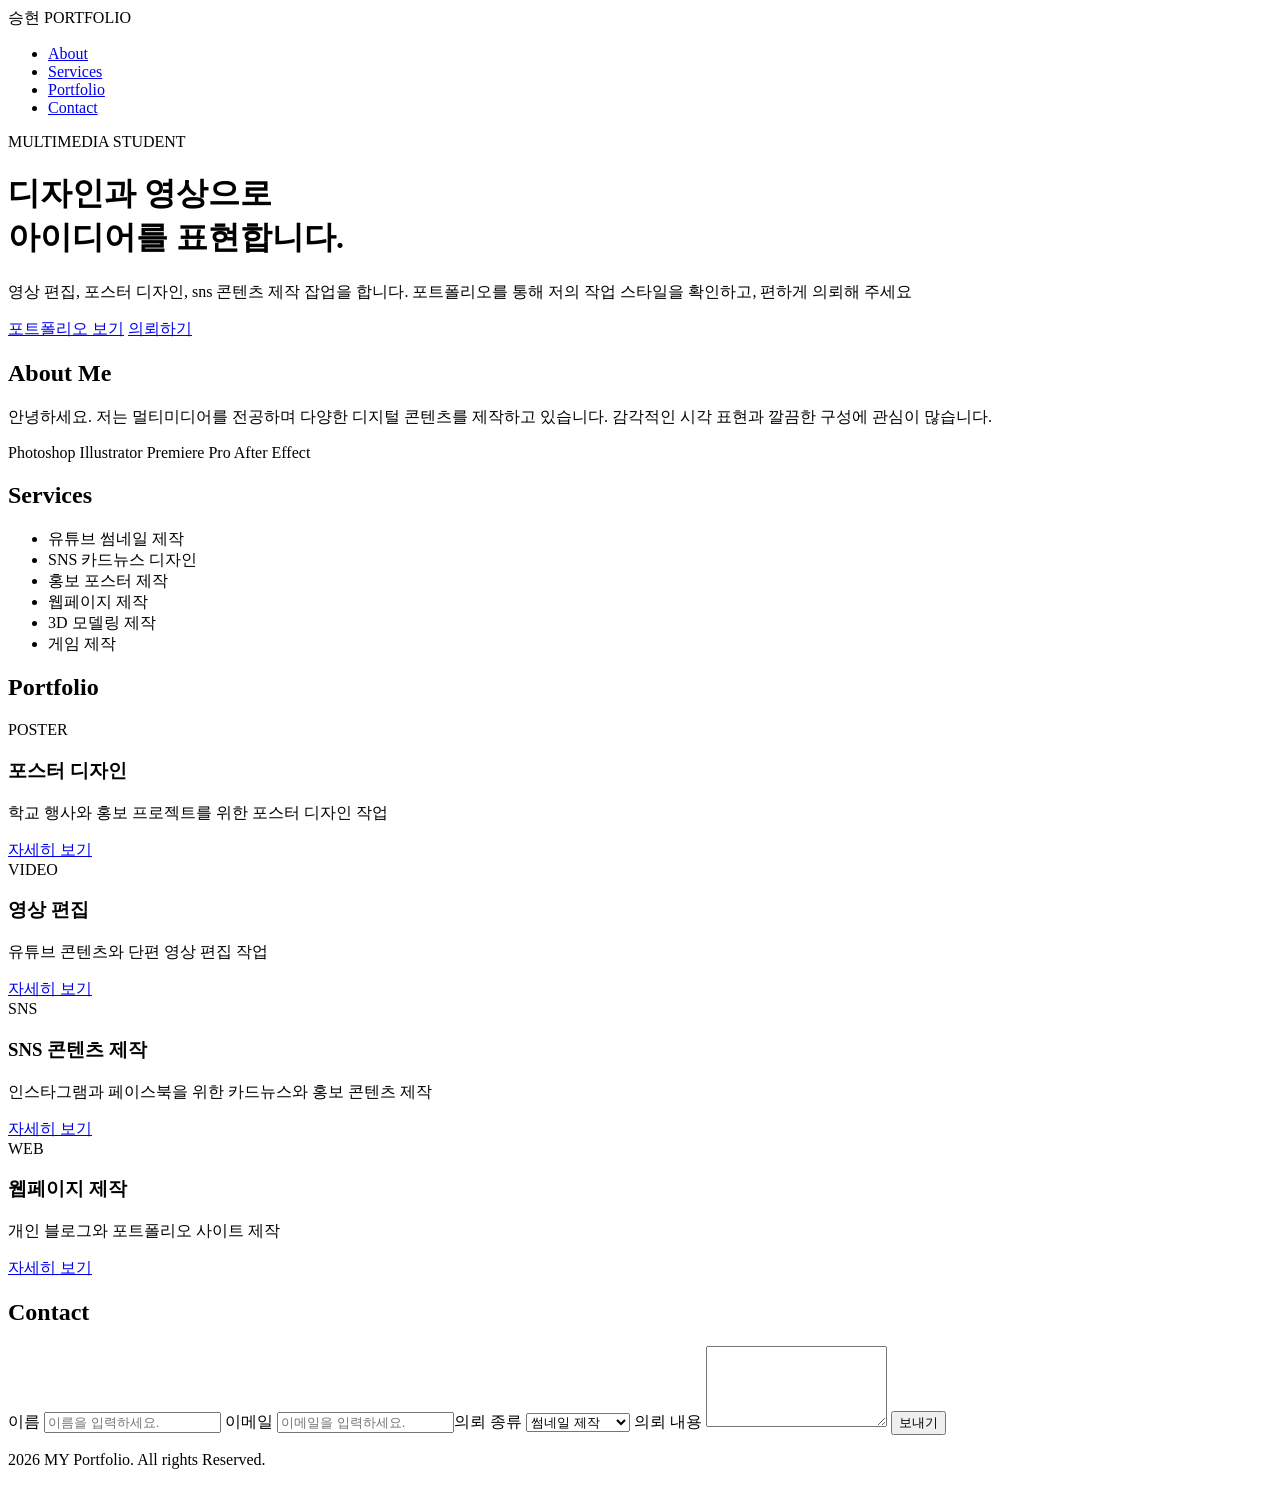
==== index.html @ 8afb46de "Add files via upload" ====
<!DOCTYPE html>
<html lang="en">
<head>
    <meta charset="UTF-8">
    <meta name="viewport" content="width=device-width, initial-scale=1.0">
    <title>승현 portfolio</title>
</head>

 <nav>
<body>
    <div> 승현 PORTFOLIO</div>
    <ul>
       <li><a href="#about"> About </a></li>
       <li><a href="#service"> Services </a></li>
       <li><a href="#portfolio"> Portfolio </a></li>
       <li><a href="#contact"> Contact </a></li>
    </ul>
 </nav>

 <header>
    <div>
       <p> MULTIMEDIA STUDENT </p>
       <h1>디자인과 영상으로 <br> 아이디어를 표현합니다.</h1>
       <p> 영상 편집, 포스터 디자인, sns 콘텐츠 제작 잡업을 합니다. 포트폴리오를 통해 저의 작업 스타일을 확인하고, 편하게 의뢰해 주세요 </p>
       
       <div>
        <a href="#">포트폴리오 보기</a>
        <a href="#">의뢰하기</a>
       </div>
       
    </div>
  </header>

  <section id="about"> 
   <h2> About Me</h2>
   <p> 안녕하세요. 저는 멀티미디어를 전공하며 다양한 디지털 콘텐츠를 제작하고 있습니다.
       감각적인 시각 표현과 깔끔한 구성에 관심이 많습니다.
   </p>

   <div>
    <span>Photoshop</span>
    <span>Illustrator</span>
    <span>Premiere Pro</span>
    <span>After Effect</span>
   </div>
  </section>

  <section id="service"> 
   <h2>Services</h2>
    <ul>
     <li>유튜브 썸네일 제작</li>
     <li>SNS 카드뉴스 디자인</li>
     <li>홍보 포스터 제작</li>
     <li>웹페이지 제작</li>
     <li>3D 모델링 제작</li>
     <li>게임 제작</li>
    </ul>
  </section>
  
  <section id="portfolio"> 
   <h2>Portfolio</h2>

   <div class="portfolio-grid">
    <div class="card">
      <div>POSTER</div>
      <h3>포스터 디자인</h3>
      <p>학교 행사와 홍보 프로젝트를 위한 포스터 디자인 작업</p>
      <a href="#">자세히 보기</a>
    </div>
    
    <div class="card">
      <div>VIDEO</div>
      <h3>영상 편집</h3>
      <p>유튜브 콘텐츠와 단편 영상 편집 작업</p>
      <a href="#">자세히 보기</a>
    </div>
    
    <div class="card">
      <div>SNS</div>
      <h3>SNS 콘텐츠 제작</h3>
      <p>인스타그램과 페이스북을 위한 카드뉴스와 홍보 콘텐츠 제작</p>
      <a href="#">자세히 보기</a>
    </div>

    <div class="card">
      <div>WEB</div>
      <h3>웹페이지 제작</h3>
      <p>개인 블로그와 포트폴리오 사이트 제작</p>
      <a href="#">자세히 보기</a>
    </div>

  </div>
  
</section>

  <section id="contact"> 
   <h2>Contact</h2>

   <form>
     <label for="name">이름</label>
     <input type="text" name="name" placeholder="이름을 입력하세요.">

     <label for="email">이메일</label>
     <input type="email" name="email" placeholder="이메일을 입력하세요."
   
     <label>의뢰 종류</label>
     <select name="type">
        <option>썸네일 제작</option>
        <option>포스터 디자인</option>
        <option>영상 편집</option>
        <option>웹페이지 제작</option>
     </select>

     <label for="message">의뢰 내용</label>
     <textarea name="message" placeholder="의뢰할 내용을 입력하세요." rows="5">
     </textarea>

     <input type="submit" value="보내기">
    </form>


  </section>

  <footer>
    <p> 2026 MY Portfolio. All rights Reserved. </p>
  </footer>


</body>
</html>
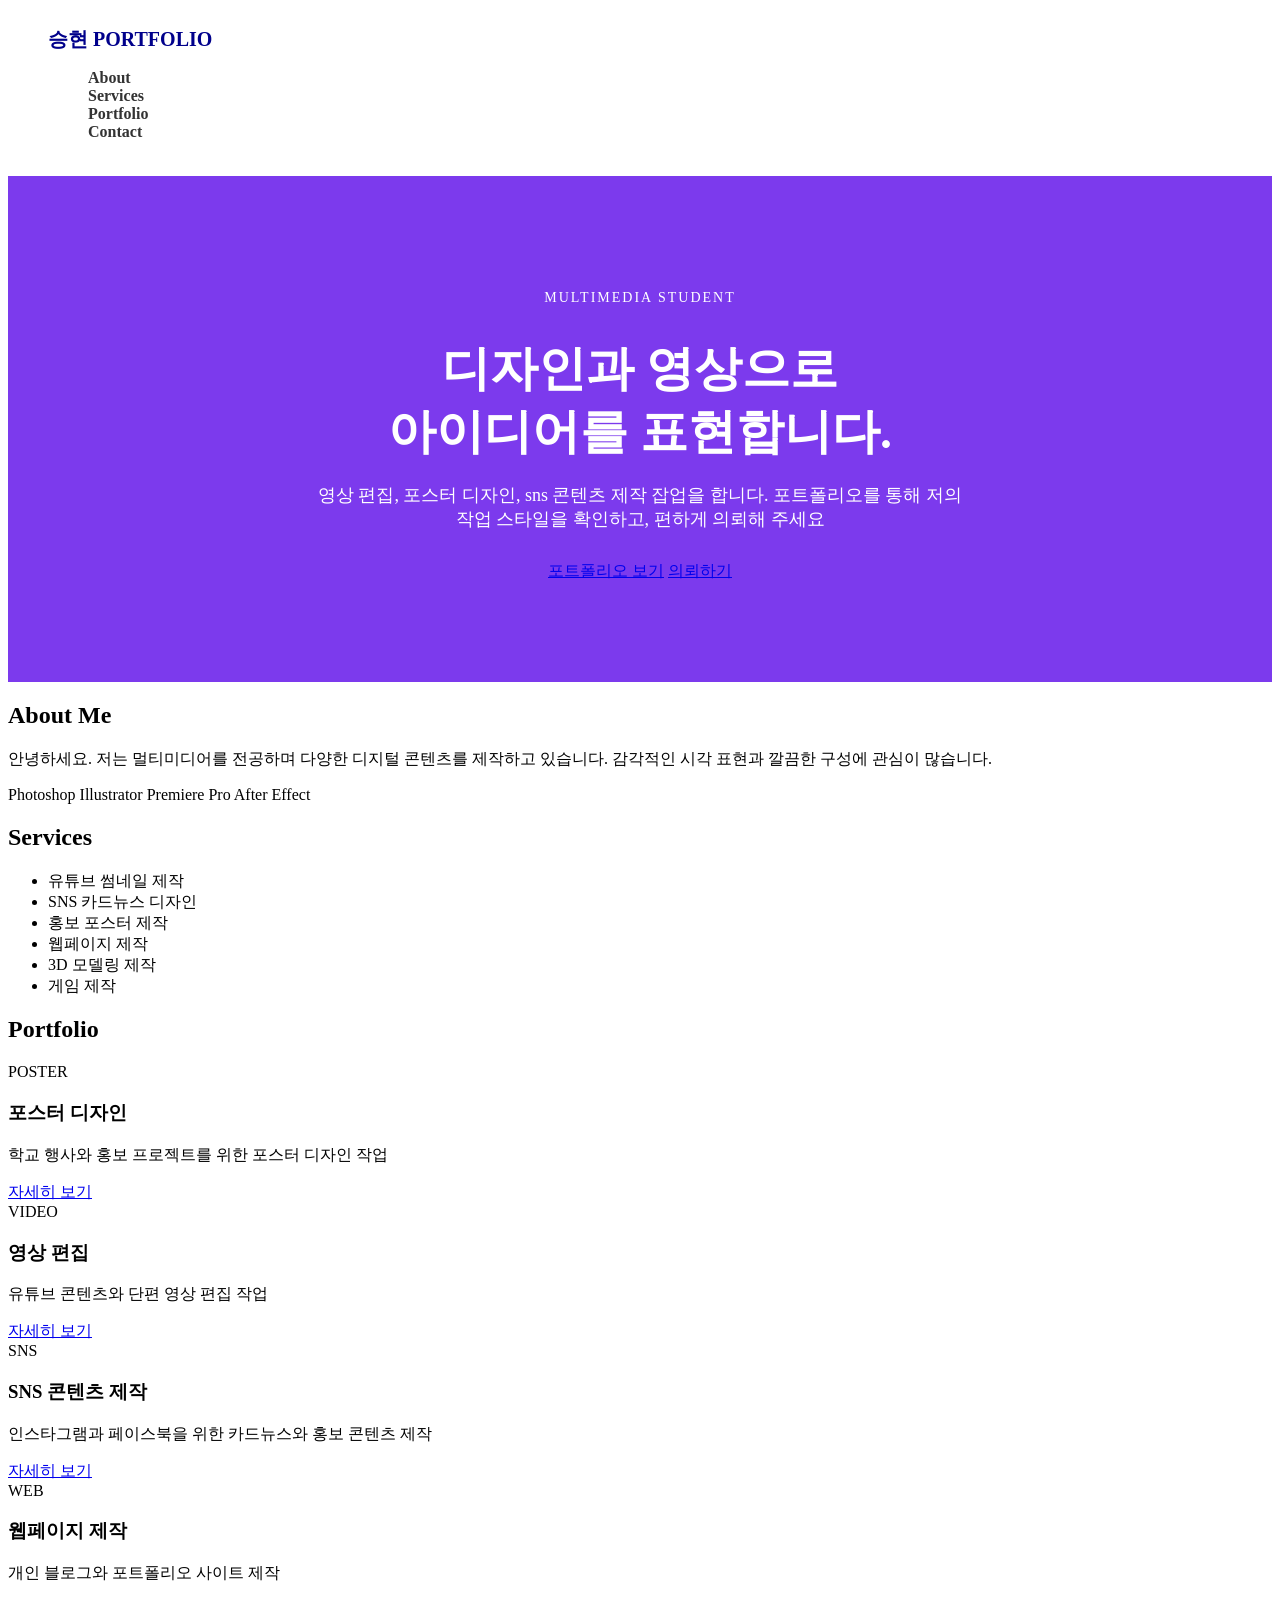
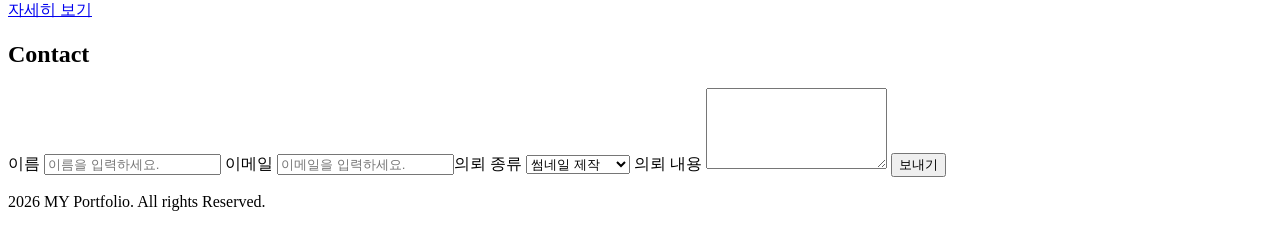
==== commit 28aed608: "Add files via upload" ====
--- a/index.html
+++ b/index.html
@@ -1,14 +1,16 @@
 <!DOCTYPE html>
 <html lang="en">
 <head>
-    <meta charset="UTF-8">
+    <meta c lelharset="UTF-8">
     <meta name="viewport" content="width=device-width, initial-scale=1.0">
     <title>승현 portfolio</title>
+    <link rel="stylesheet" href="style.css">
 </head>
 
- <nav>
+ 
 <body>
-    <div> 승현 PORTFOLIO</div>
+  <nav>
+    <div class="logo"> 승현 PORTFOLIO</div>
     <ul>
        <li><a href="#about"> About </a></li>
        <li><a href="#service"> Services </a></li>
@@ -17,13 +19,13 @@
     </ul>
  </nav>
 
- <header>
-    <div>
-       <p> MULTIMEDIA STUDENT </p>
+ <header class="hero">
+    <div class="hero-text">
+       <p class="small-title"> MULTIMEDIA STUDENT </p>
        <h1>디자인과 영상으로 <br> 아이디어를 표현합니다.</h1>
-       <p> 영상 편집, 포스터 디자인, sns 콘텐츠 제작 잡업을 합니다. 포트폴리오를 통해 저의 작업 스타일을 확인하고, 편하게 의뢰해 주세요 </p>
+       <p class="hero-description"> 영상 편집, 포스터 디자인, sns 콘텐츠 제작 잡업을 합니다. 포트폴리오를 통해 저의 작업 스타일을 확인하고, 편하게 의뢰해 주세요 </p>
        
-       <div>
+       <div class="hero-bottoms">
         <a href="#">포트폴리오 보기</a>
         <a href="#">의뢰하기</a>
        </div>
--- a/style.css
+++ b/style.css
@@ -0,0 +1,52 @@
+nav{
+    background-color:#ffff;
+    border-bottom:1px solid #ffff;
+    padding: 18px 40px;
+}
+
+
+nav ul{
+    list-style: none;
+}
+
+nav ul li a{
+    text-decoration:none;
+    color:#333;
+    font-weight:bold;
+}
+
+nav ul li a:hover{
+    color:#7c3aed;
+}
+
+.logo{
+    font-size:20px;
+    font-weight: bold;
+    color:darkblue;
+}
+
+.hero{
+    background-color: #7c3aed;
+    color:white;
+    padding:100px 20px;
+    text-align:center;
+}
+
+.small-title{
+    font-size: 14px;
+    letter-spacing: 2px;
+    margin-bottom:15px;
+}
+
+.hero h1{
+    font-size: 48px;
+    margin-bottom:20px;
+    line-height:1.3;
+}
+
+.hero-description{
+    font-size:18px;
+    width: 650px;
+    margin: 0 auto 30px auto;
+
+}
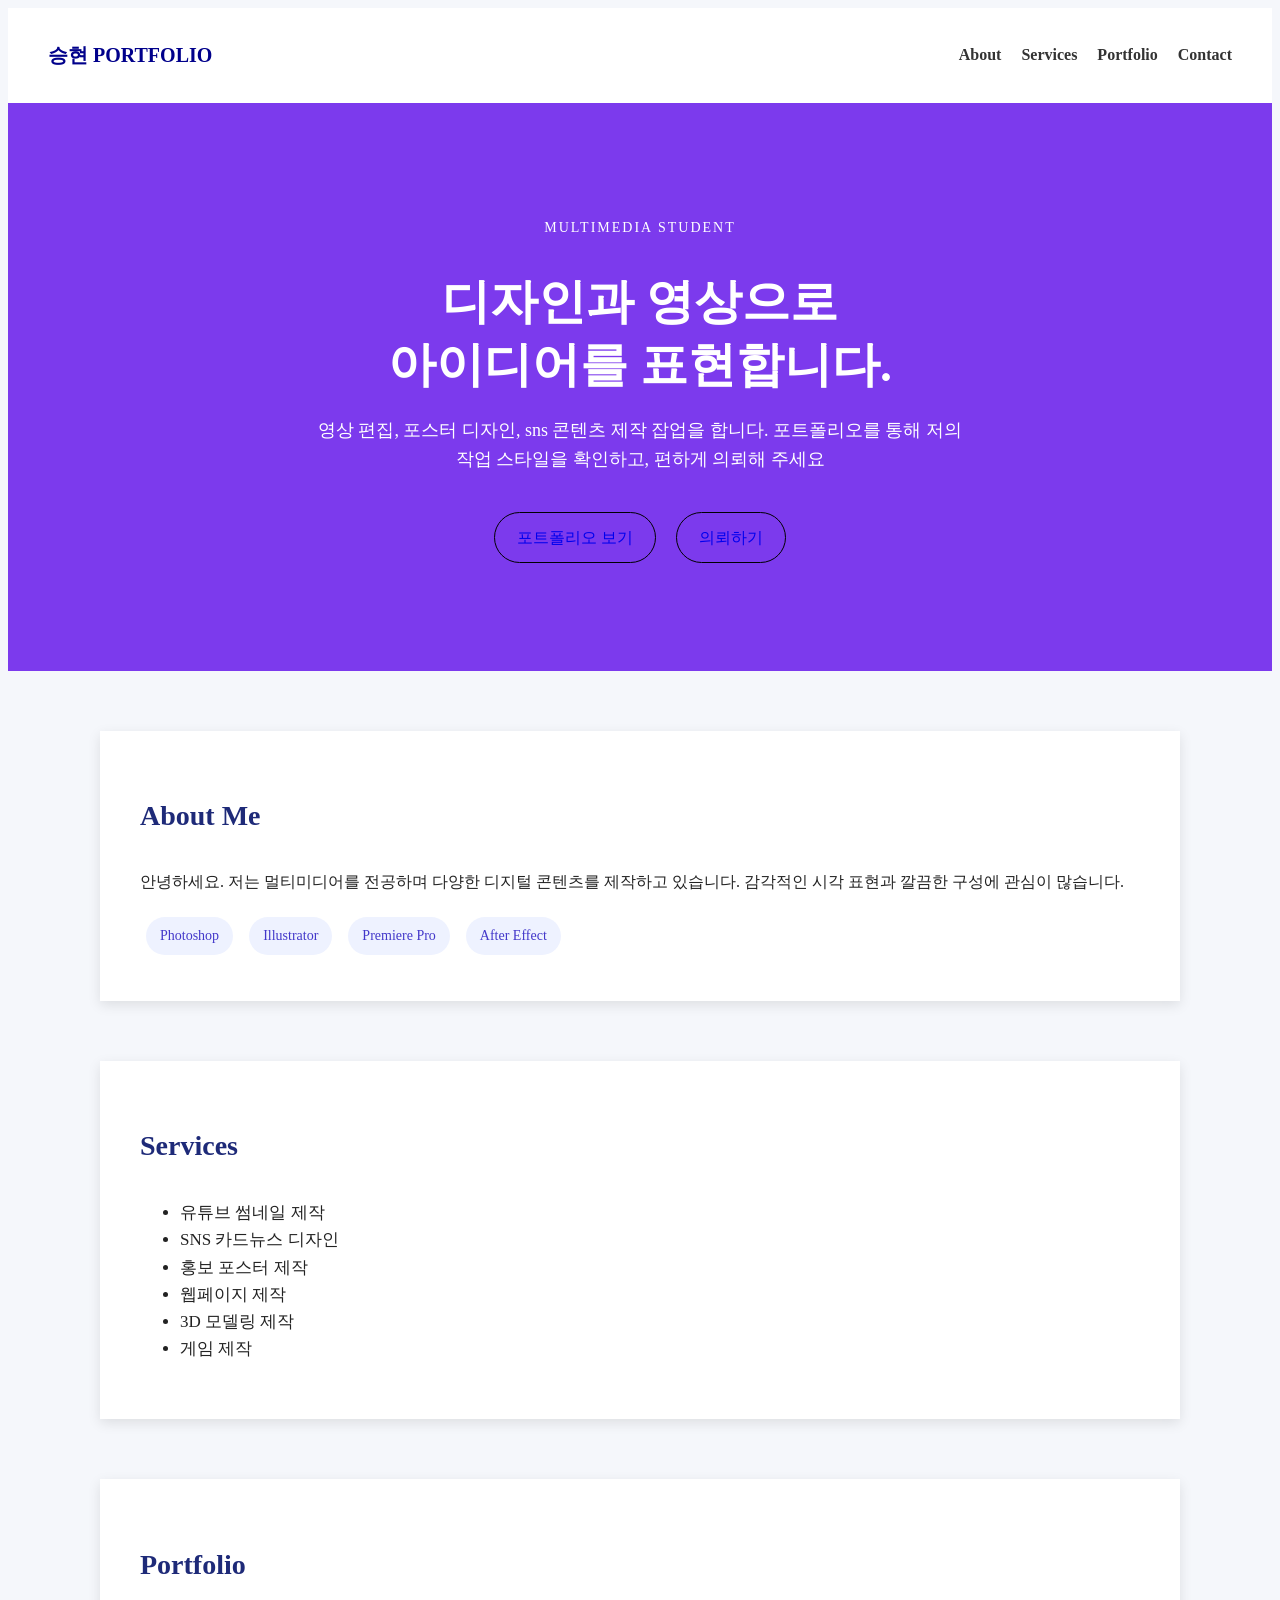
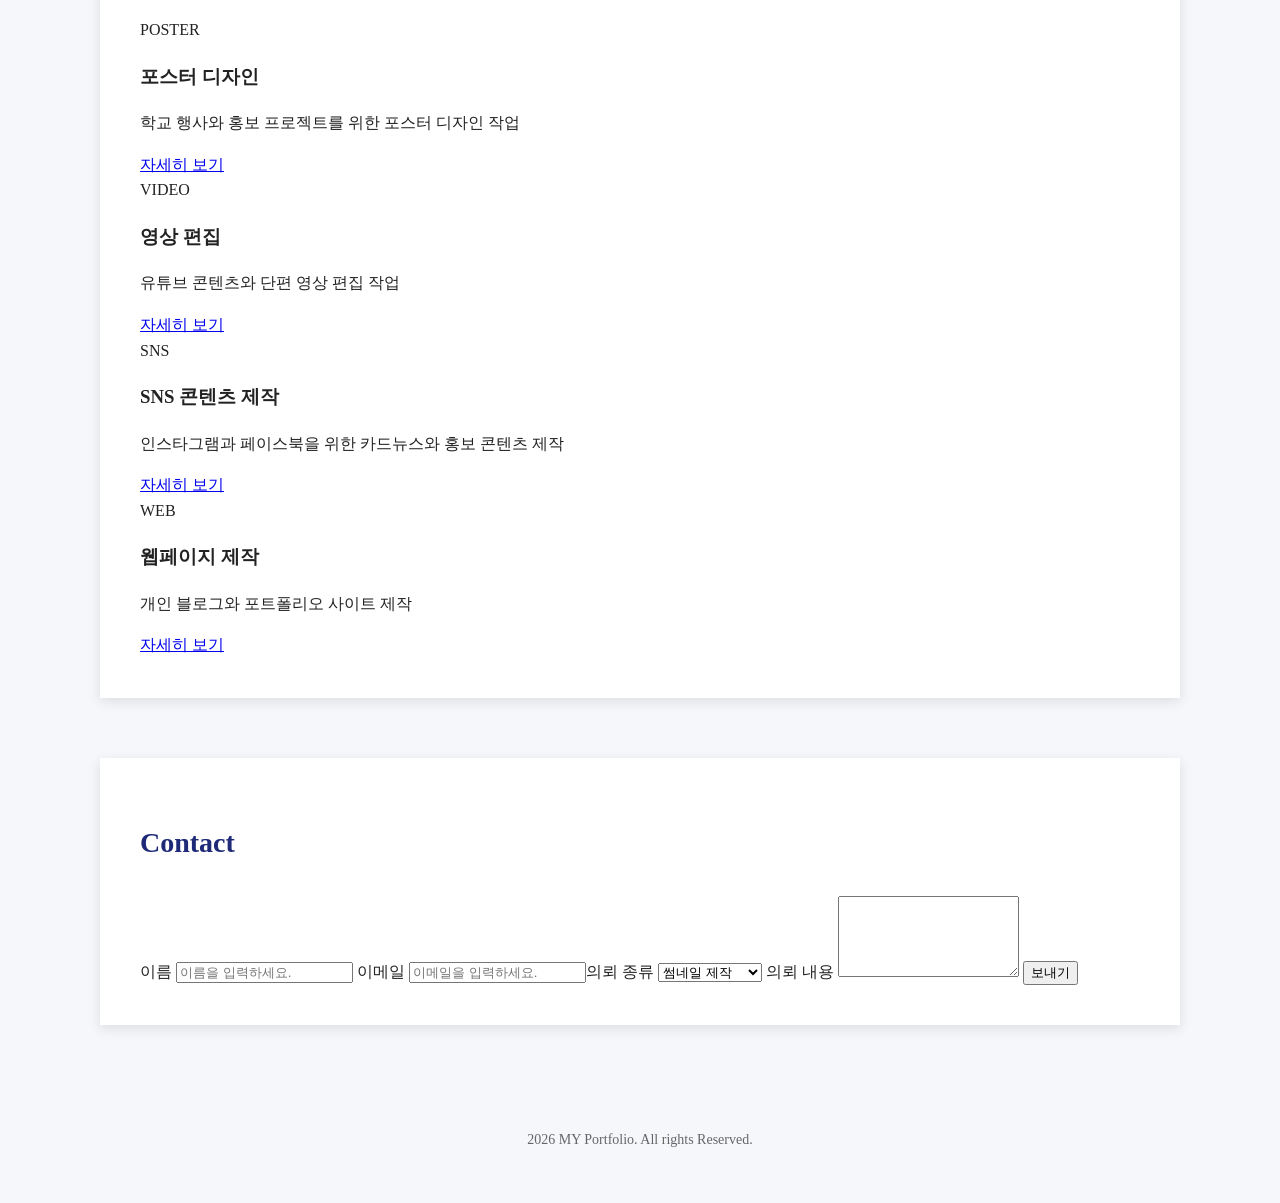
==== commit 31bd28ae: "Add files via upload" ====
--- a/index.html
+++ b/index.html
@@ -25,9 +25,9 @@
        <h1>디자인과 영상으로 <br> 아이디어를 표현합니다.</h1>
        <p class="hero-description"> 영상 편집, 포스터 디자인, sns 콘텐츠 제작 잡업을 합니다. 포트폴리오를 통해 저의 작업 스타일을 확인하고, 편하게 의뢰해 주세요 </p>
        
-       <div class="hero-bottoms">
-        <a href="#">포트폴리오 보기</a>
-        <a href="#">의뢰하기</a>
+       <div class="hero-buttons">
+        <a href="#" class="btn">포트폴리오 보기</a>
+        <a href="#" class="btn">의뢰하기</a>
        </div>
        
     </div>
@@ -39,7 +39,7 @@
        감각적인 시각 표현과 깔끔한 구성에 관심이 많습니다.
    </p>
 
-   <div>
+   <div class="skills">
     <span>Photoshop</span>
     <span>Illustrator</span>
     <span>Premiere Pro</span>
--- a/style.css
+++ b/style.css
@@ -2,11 +2,17 @@
     background-color:#ffff;
     border-bottom:1px solid #ffff;
     padding: 18px 40px;
+    display: flex;
+    justify-content: space-between;
+    align-items: center;
 }
 
 
 nav ul{
     list-style: none;
+    display: flex;
+    justify-content: space-between;
+    gap: 20px;
 }
 
 nav ul li a{
@@ -49,4 +55,75 @@
     width: 650px;
     margin: 0 auto 30px auto;
 
+}
+
+.btn{
+    display: inline-block;
+    padding: 12px 22px;
+    border:1px solid black;
+    border-radius: 30px;
+    text-decoration: none;
+    margin: 8px;
+}
+
+.first{
+  background-color: white;
+  color: #1e2a78;
+}
+
+first:hover{
+    background-color: #f3f4f6;
+}
+
+.second{
+   border: 2px solid white;
+  color: white;
+    
+}
+
+secondt:hover{
+    background-color: white;
+    color:#1e2a78;
+}
+
+body{
+    background-color: #f5f7fb;
+    color:#222;
+    line-height: 1.6;
+}
+
+section{
+    background-color: white;
+    width: 1000px;
+    margin: 60px auto;
+    padding:40px;
+    box-shadow: rgba(0, 0, 0, 0.1) 0px 4px 12px;
+    
+}
+
+section h2{
+    font-size: 28px;
+    margin-bottom: 30px;
+    color:#1e2a78;
+}
+
+.skills span{
+   display: inline-block;
+   background-color: #eef2ff;
+   padding:8px 14px;
+   border-radius: 20px;
+   margin:6px;
+   font-size:14px;
+   color:#4338ca;
+}
+
+#service ul{
+    font-size: 17px;
+}
+
+footer{
+    text-align:center;
+    padding:30px 20px;
+    color:#666;
+    font-size: 14px;
 }
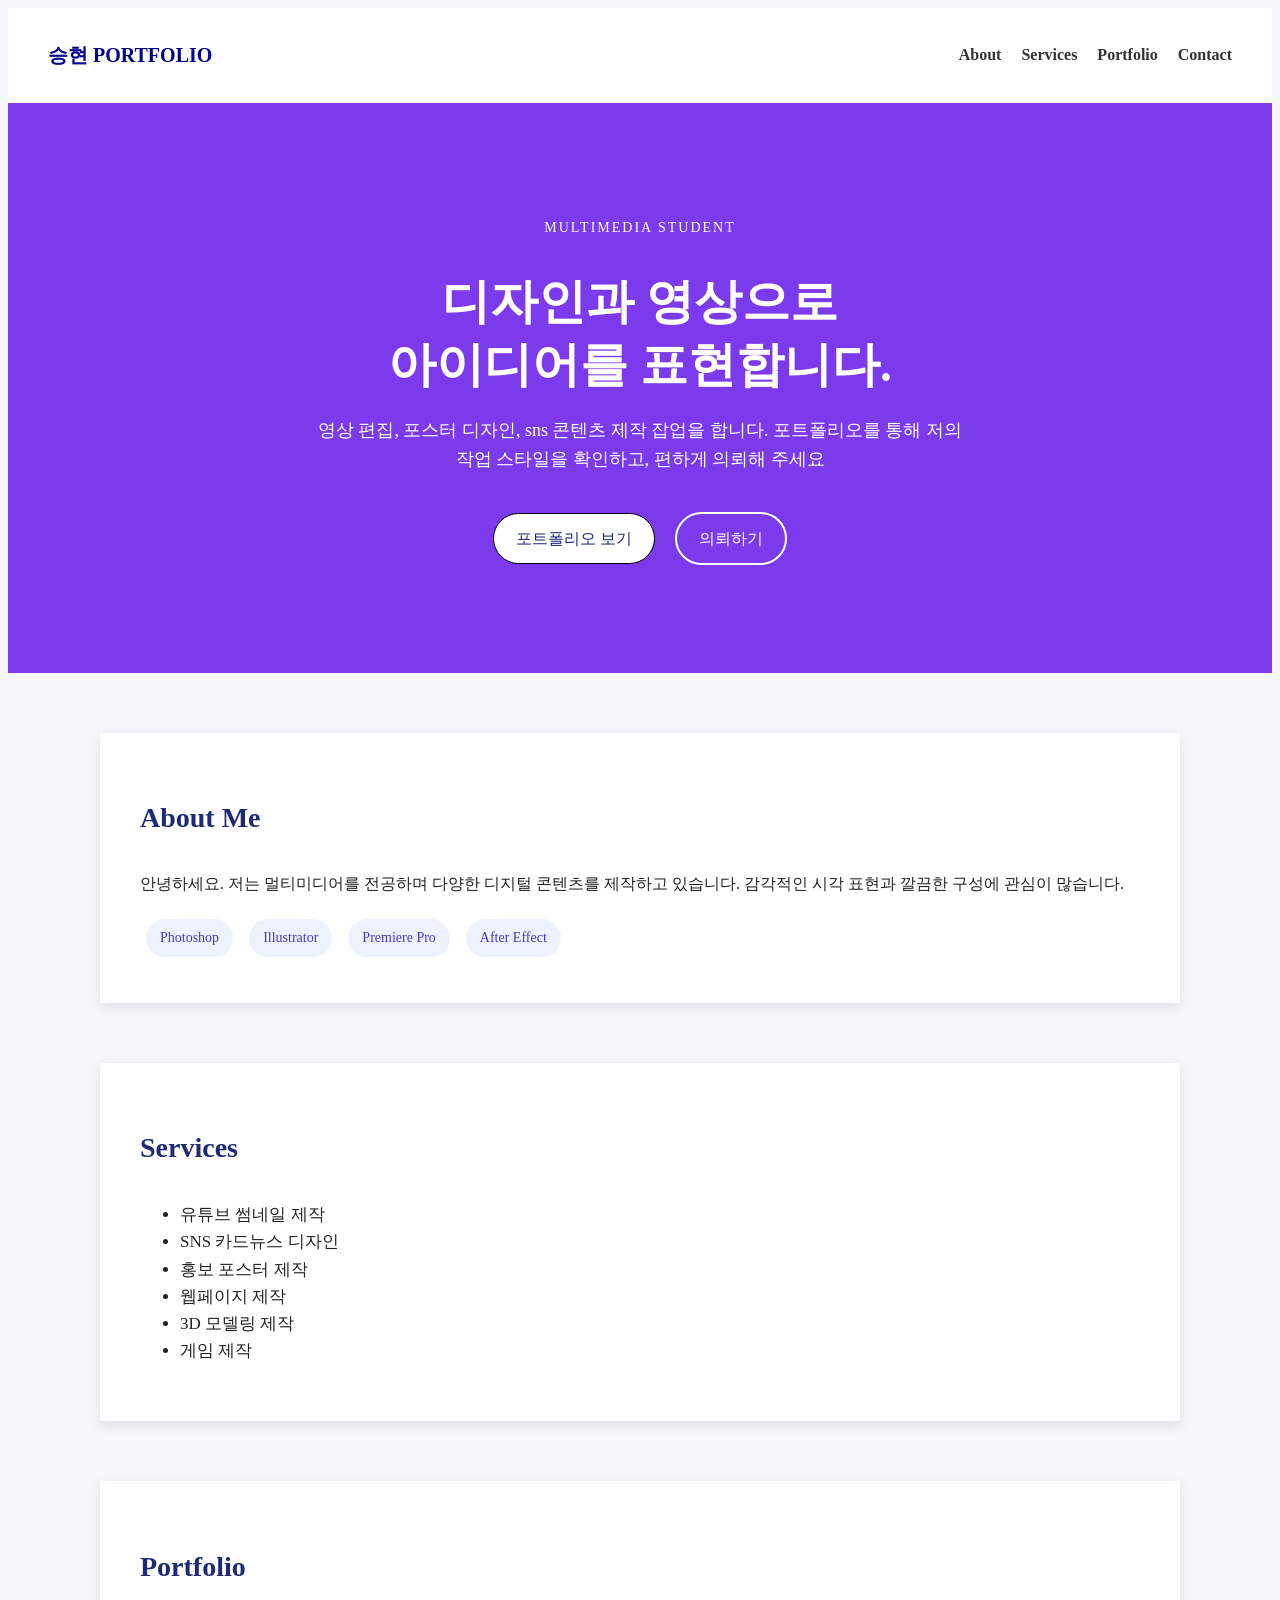
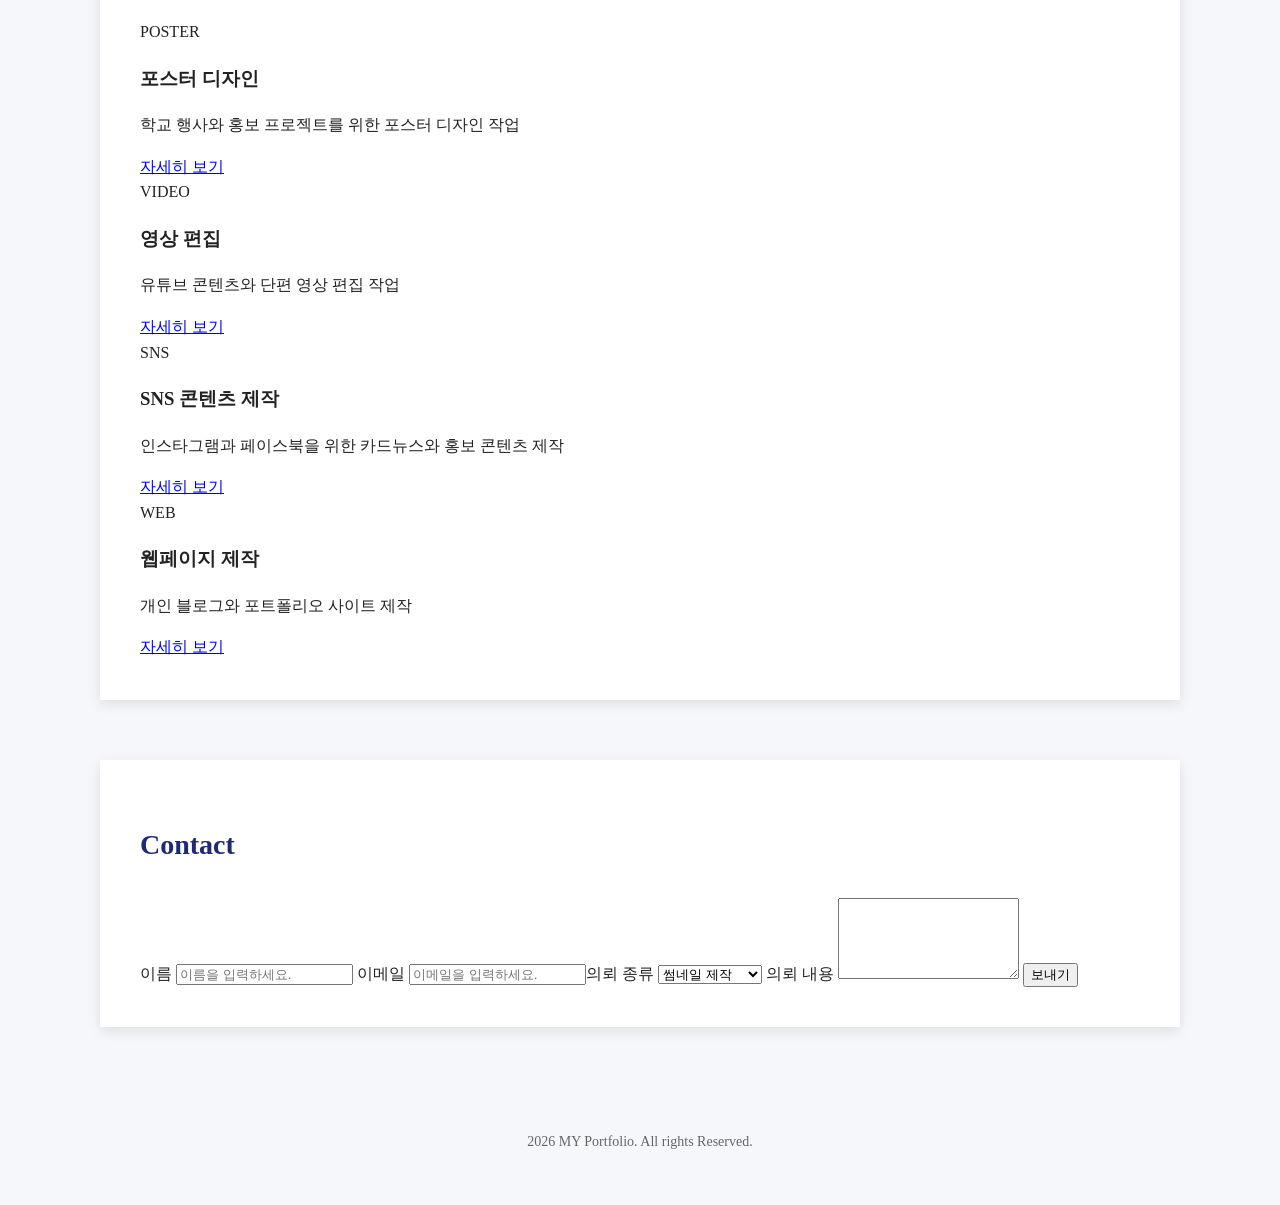
==== commit ddecbbf8: "Add files via upload" ====
--- a/index.html
+++ b/index.html
@@ -26,8 +26,8 @@
        <p class="hero-description"> 영상 편집, 포스터 디자인, sns 콘텐츠 제작 잡업을 합니다. 포트폴리오를 통해 저의 작업 스타일을 확인하고, 편하게 의뢰해 주세요 </p>
        
        <div class="hero-buttons">
-        <a href="#" class="btn">포트폴리오 보기</a>
-        <a href="#" class="btn">의뢰하기</a>
+        <a href="#" class="btn first">포트폴리오 보기</a>
+        <a href="#" class="btn second">의뢰하기</a>
        </div>
        
     </div>
--- a/style.css
+++ b/style.css
@@ -81,7 +81,7 @@
     
 }
 
-secondt:hover{
+second:hover{
     background-color: white;
     color:#1e2a78;
 }
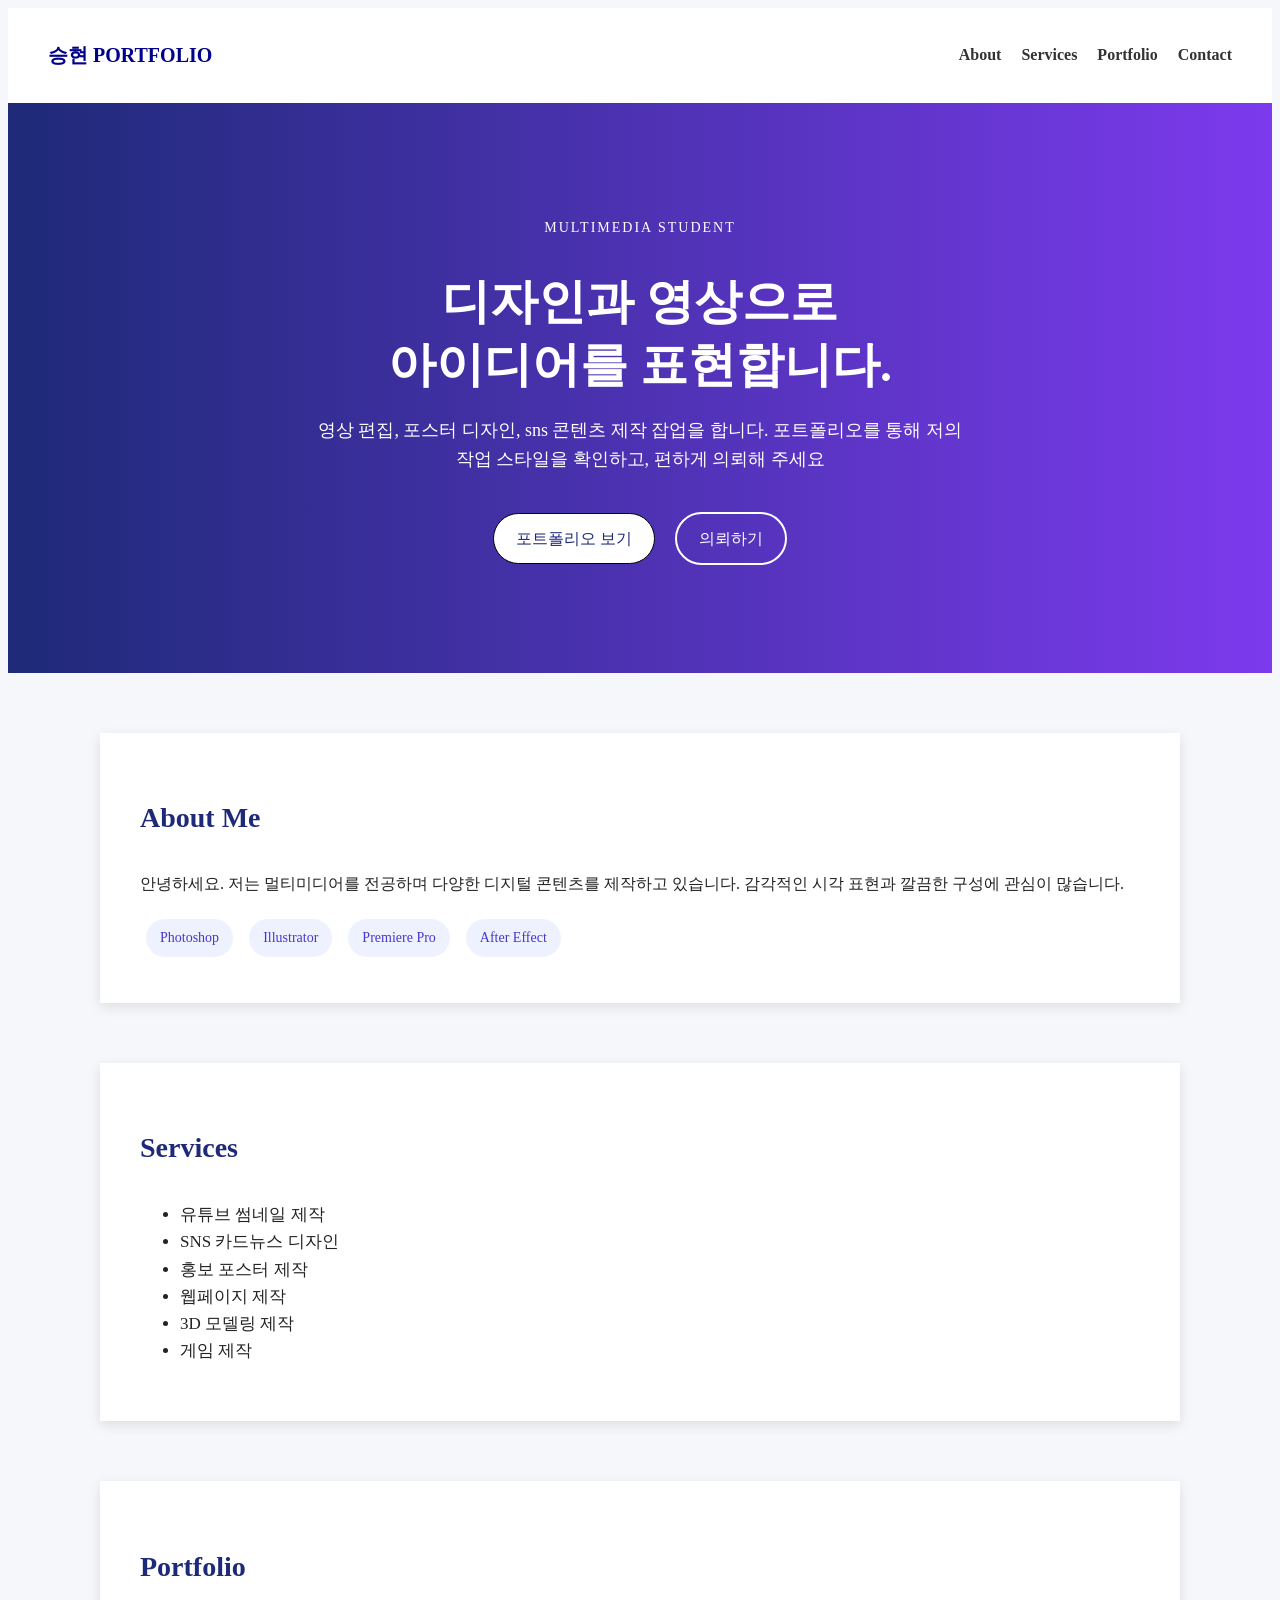
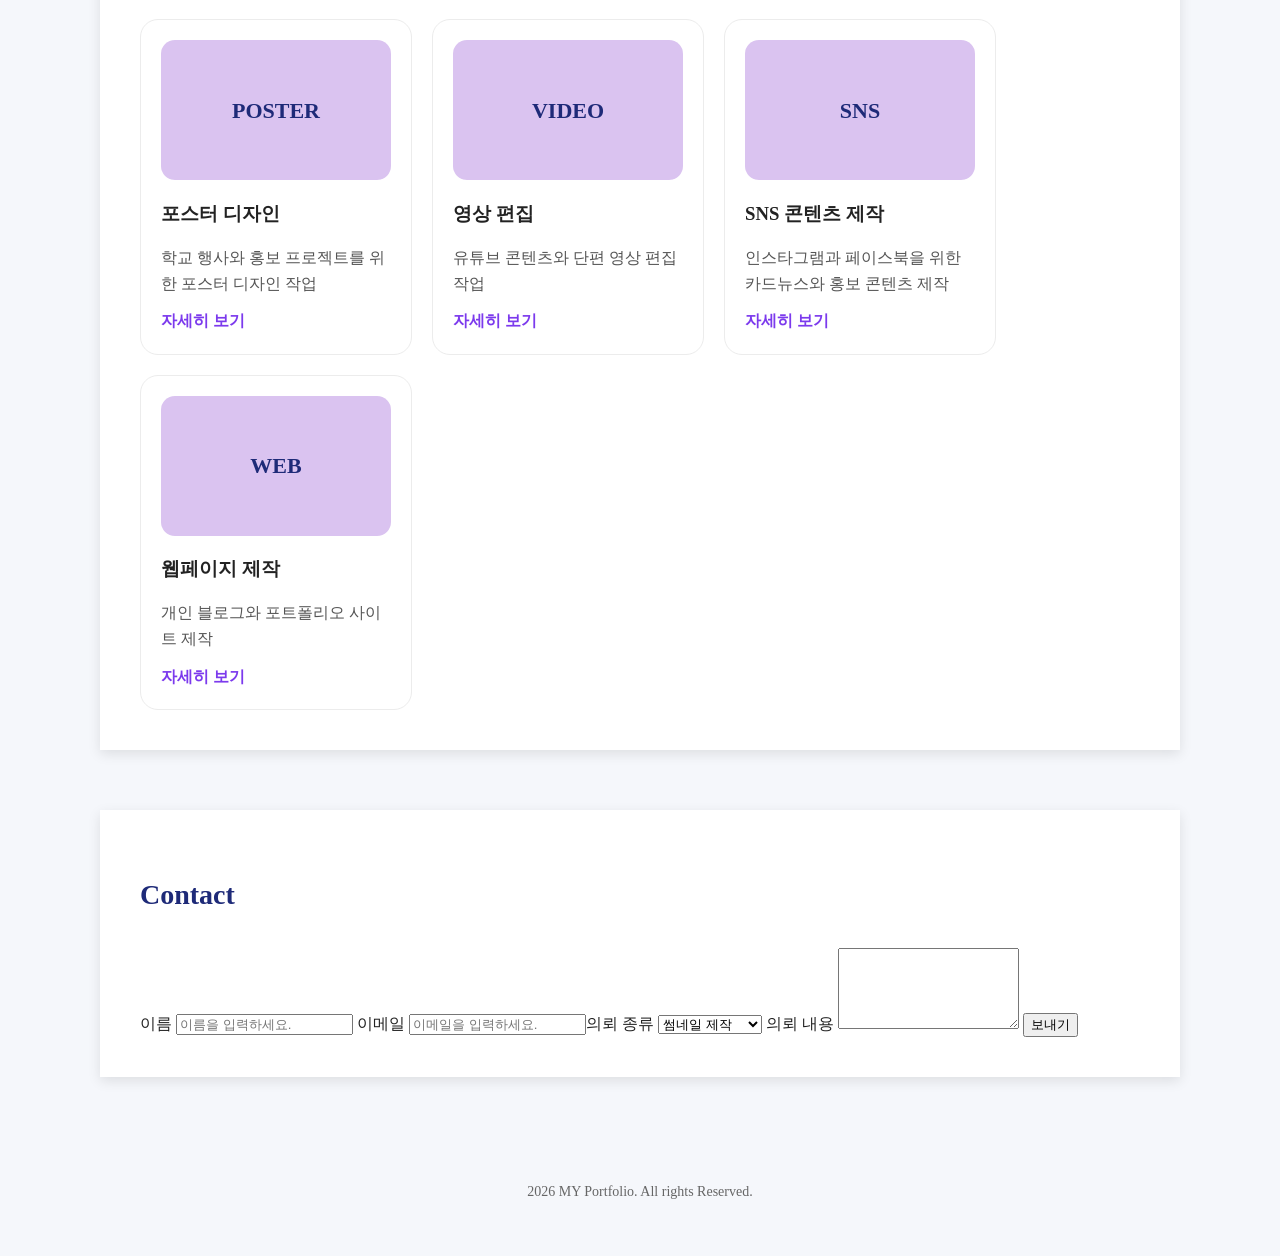
==== commit ccc77a6e: "Add files via upload" ====
--- a/index.html
+++ b/index.html
@@ -64,32 +64,33 @@
 
    <div class="portfolio-grid">
     <div class="card">
-      <div>POSTER</div>
+      <div  class="card-image">POSTER</div>
       <h3>포스터 디자인</h3>
       <p>학교 행사와 홍보 프로젝트를 위한 포스터 디자인 작업</p>
       <a href="#">자세히 보기</a>
     </div>
     
     <div class="card">
-      <div>VIDEO</div>
+      <div class="card-image">VIDEO</div>
       <h3>영상 편집</h3>
       <p>유튜브 콘텐츠와 단편 영상 편집 작업</p>
       <a href="#">자세히 보기</a>
     </div>
     
     <div class="card">
-      <div>SNS</div>
+      <div class="card-image">SNS</div>
       <h3>SNS 콘텐츠 제작</h3>
       <p>인스타그램과 페이스북을 위한 카드뉴스와 홍보 콘텐츠 제작</p>
       <a href="#">자세히 보기</a>
     </div>
 
     <div class="card">
-      <div>WEB</div>
+      <div  class="card-image">WEB</div>
       <h3>웹페이지 제작</h3>
       <p>개인 블로그와 포트폴리오 사이트 제작</p>
       <a href="#">자세히 보기</a>
     </div>
+    
 
   </div>
   
@@ -98,7 +99,7 @@
   <section id="contact"> 
    <h2>Contact</h2>
 
-   <form>
+   <form class="contact-form"></form>
      <label for="name">이름</label>
      <input type="text" name="name" placeholder="이름을 입력하세요.">
 
--- a/style.css
+++ b/style.css
@@ -32,7 +32,7 @@
 }
 
 .hero{
-    background-color: #7c3aed;
+    background:linear-gradient(to right,#1e2a78,#7c3aed);
     color:white;
     padding:100px 20px;
     text-align:center;
@@ -126,4 +126,80 @@
     padding:30px 20px;
     color:#666;
     font-size: 14px;
+}
+
+.card{
+    width:230px;
+    border:1px solid #ececec;
+    border-radius: 18px;
+    padding:20px;
+    
+}
+
+.card h3{
+    color:#222;
+    margin-bottom:15px;
+}
+
+.card p{
+    color:#555;
+    margin-bottom:12px;
+}
+
+.card a{
+    color:#7c3aed;
+    text-decoration:none;
+    font-weight: bold;
+}
+
+.card a:hover{
+    text-decoration:underline;
+}
+
+.card-image{
+    height:140px;
+    background-color: rgb(218,195,240);
+    border-radius: 14px;
+    font-size:22px;
+    font-weight:bold;
+    color:#1e2a78;
+    display:flex;
+    justify-content: center;
+    align-items: center;
+    margin-bottom: 18px;
+}
+
+.portfolio-grid{
+    display: flex;
+    gap:20px;
+    flex-wrap: wrap;
+
+}
+
+.contact-form label{
+    display:block;
+    margin-top:16px;
+    margin-bottom: 8px;
+    color:#333;
+    font-weight: bold;
+}
+
+.contact-form input,
+.contact-form select,
+.contact-form textarea{
+    width:100%;
+    padding: 14px;
+    border: 1px solid #d1d5db;
+    border-radius: 12px;
+    font-size:15px;
+}
+
+.contact-form input[type="submit"]{
+    margin-top: 20px;
+    background-color: #1e2a78;
+    color:white;
+    width:200px;
+    font-size:16px;
+    border: none;
+    padding: 14px 24px;
 }
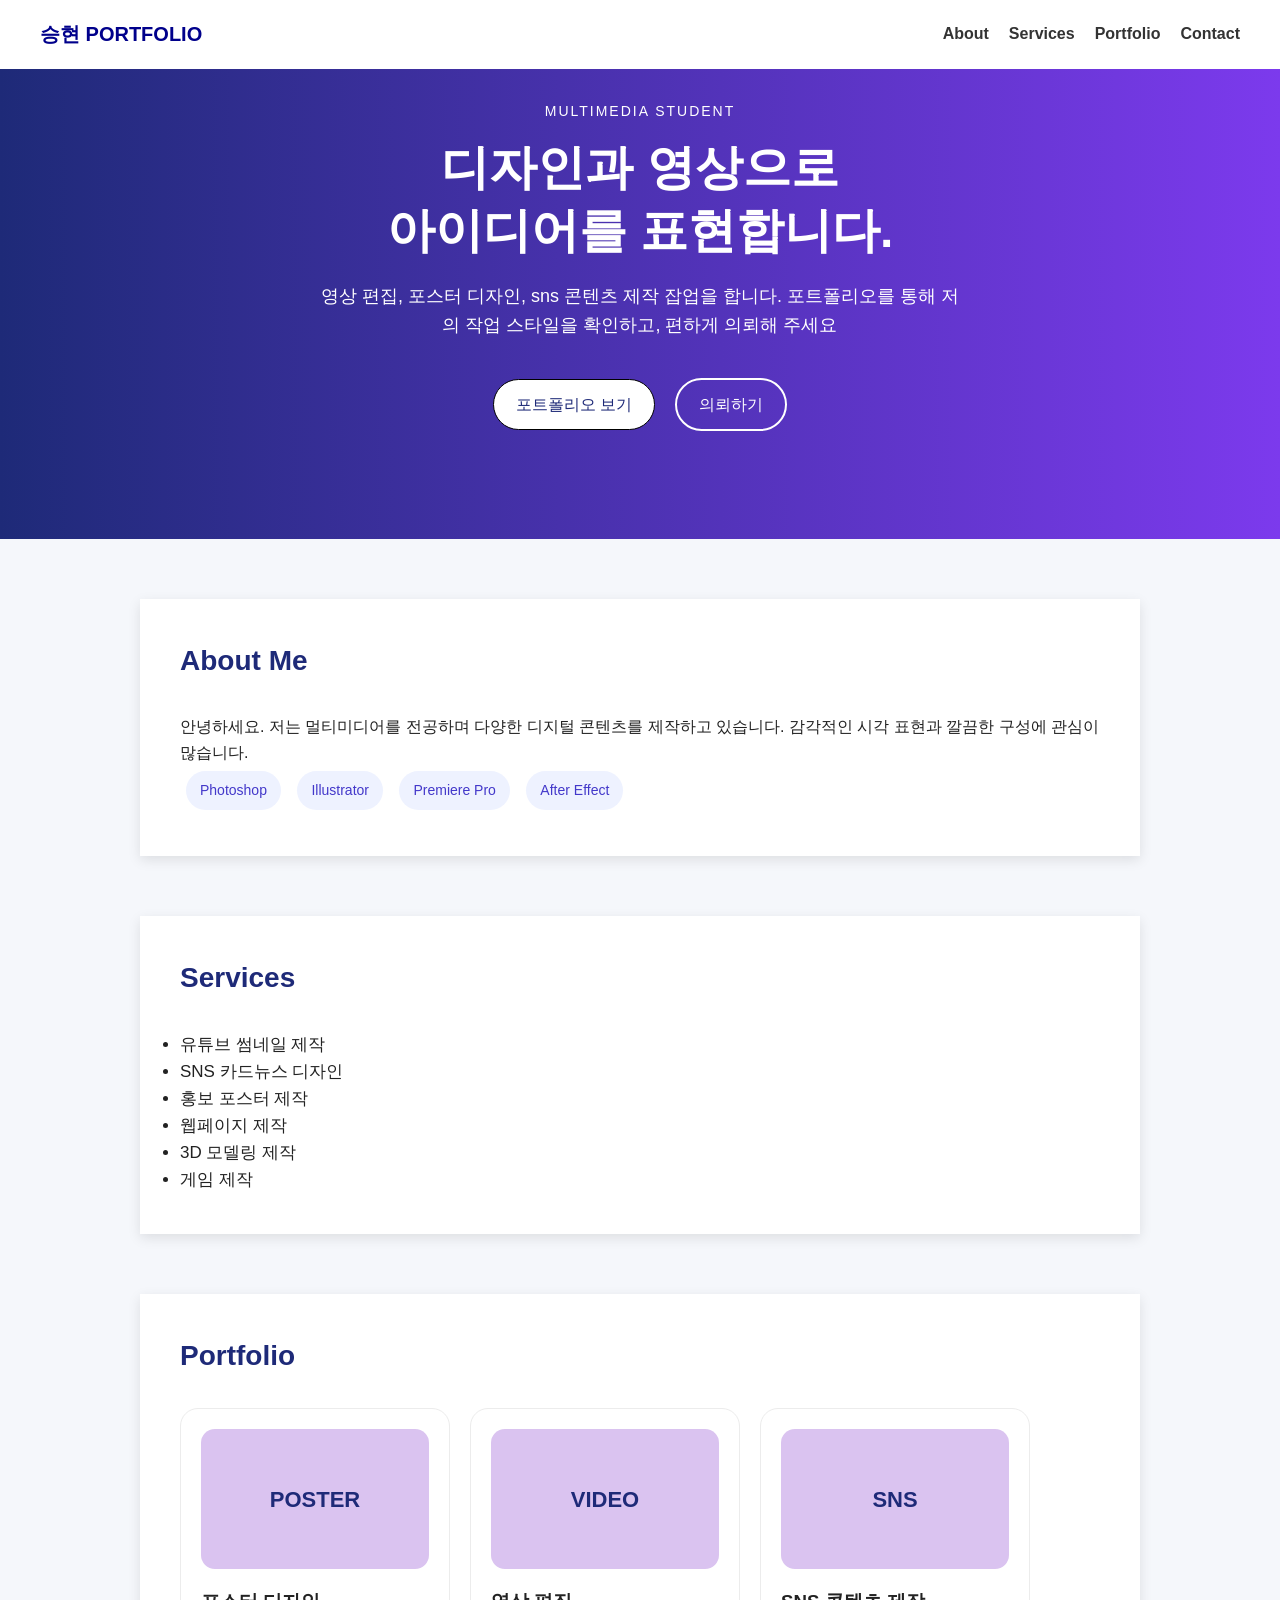
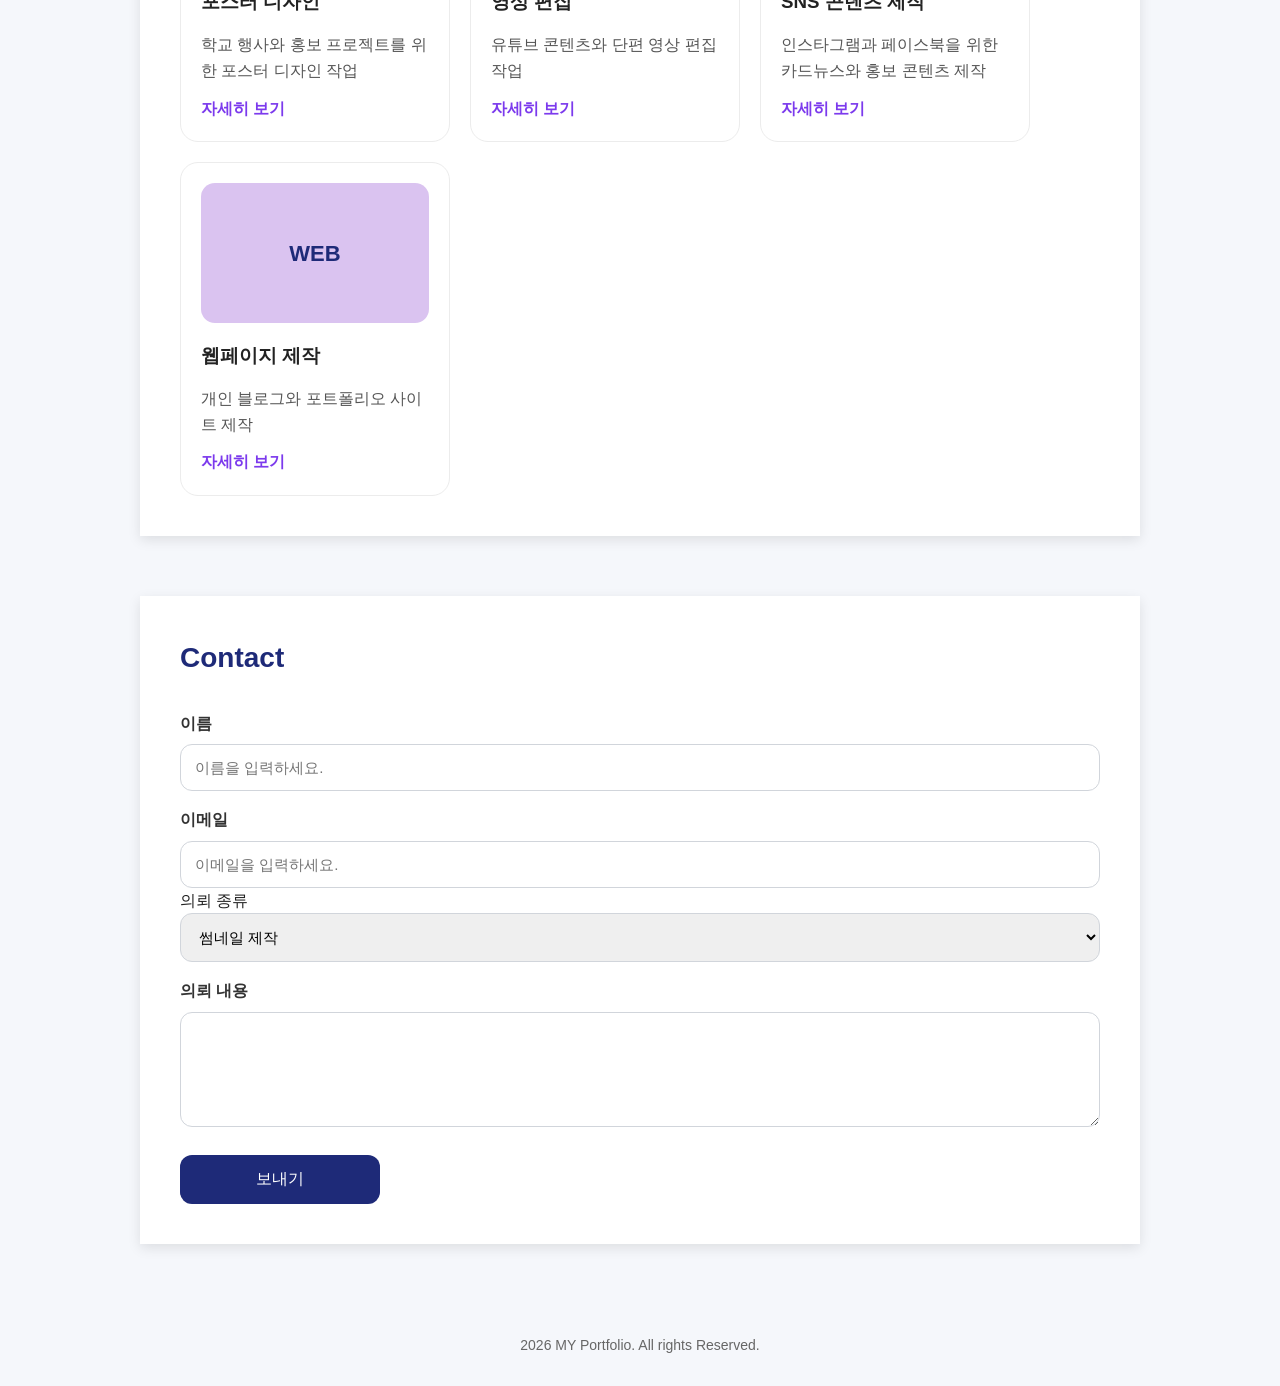
==== commit 94588328: "Add files via upload" ====
--- a/index.html
+++ b/index.html
@@ -67,28 +67,28 @@
       <div  class="card-image">POSTER</div>
       <h3>포스터 디자인</h3>
       <p>학교 행사와 홍보 프로젝트를 위한 포스터 디자인 작업</p>
-      <a href="#">자세히 보기</a>
+      <a href="poster.html" target="_blank">자세히 보기</a>
     </div>
     
     <div class="card">
       <div class="card-image">VIDEO</div>
       <h3>영상 편집</h3>
       <p>유튜브 콘텐츠와 단편 영상 편집 작업</p>
-      <a href="#">자세히 보기</a>
+      <a href="video.html" target="_blank">자세히 보기</a>
     </div>
     
     <div class="card">
       <div class="card-image">SNS</div>
       <h3>SNS 콘텐츠 제작</h3>
       <p>인스타그램과 페이스북을 위한 카드뉴스와 홍보 콘텐츠 제작</p>
-      <a href="#">자세히 보기</a>
+      <a href="sns.html" target="_blank">자세히 보기</a>
     </div>
 
     <div class="card">
       <div  class="card-image">WEB</div>
       <h3>웹페이지 제작</h3>
       <p>개인 블로그와 포트폴리오 사이트 제작</p>
-      <a href="#">자세히 보기</a>
+      <a href="web.html" target="_blank">자세히 보기</a>
     </div>
     
 
@@ -99,7 +99,7 @@
   <section id="contact"> 
    <h2>Contact</h2>
 
-   <form class="contact-form"></form>
+   <form class="contact-form">
      <label for="name">이름</label>
      <input type="text" name="name" placeholder="이름을 입력하세요.">
 
--- a/style.css
+++ b/style.css
@@ -1,3 +1,18 @@
+*{
+    box-sizing: border-box;
+    margin: 0;
+    padding: 0;
+    font-family: Arial, sans-serif;
+
+}
+
+body{
+    background-color: #f5f7fb;
+    color:#222;
+    line-height: 1.6;
+}
+
+
 nav{
     background-color:#ffff;
     border-bottom:1px solid #ffff;
@@ -5,6 +20,11 @@
     display: flex;
     justify-content: space-between;
     align-items: center;
+    position:fixed;
+    width: 100%;
+    top:0;
+    left:0;
+    z-index:1000;
 }
 
 
@@ -36,6 +56,7 @@
     color:white;
     padding:100px 20px;
     text-align:center;
+    animation: fadeUp 1s ease;
 }
 
 .small-title{
@@ -86,11 +107,6 @@
     color:#1e2a78;
 }
 
-body{
-    background-color: #f5f7fb;
-    color:#222;
-    line-height: 1.6;
-}
 
 section{
     background-color: white;
@@ -129,11 +145,18 @@
 }
 
 .card{
-    width:230px;
+    width:270px;
     border:1px solid #ececec;
     border-radius: 18px;
     padding:20px;
-    
+    transition: box-shadow 0.3s, transform 0.3s;
+
+}
+
+.card:hover{
+    transform: translate(0,-8px);
+    box-shadow: 0 10px 24px rgba(0,0,0,0.12);
+
 }
 
 .card h3{
@@ -154,6 +177,7 @@
 
 .card a:hover{
     text-decoration:underline;
+
 }
 
 .card-image{
@@ -202,4 +226,24 @@
     font-size:16px;
     border: none;
     padding: 14px 24px;
+    transition: background-color 0.3s, transform 0.3s;
+}
+
+.contact-form input[type="submit"]:hover{
+    background-color: #7c3aed;
+    transform: translate(0,-4px);
+    
+}
+
+@keyframes fadeUp {
+    from{
+      opacity: 0;
+      transform: translate(0,25px);
+
+    }
+    to{
+      opacity: 1;
+      transform: translate(0,0);
+
+    }
 }
